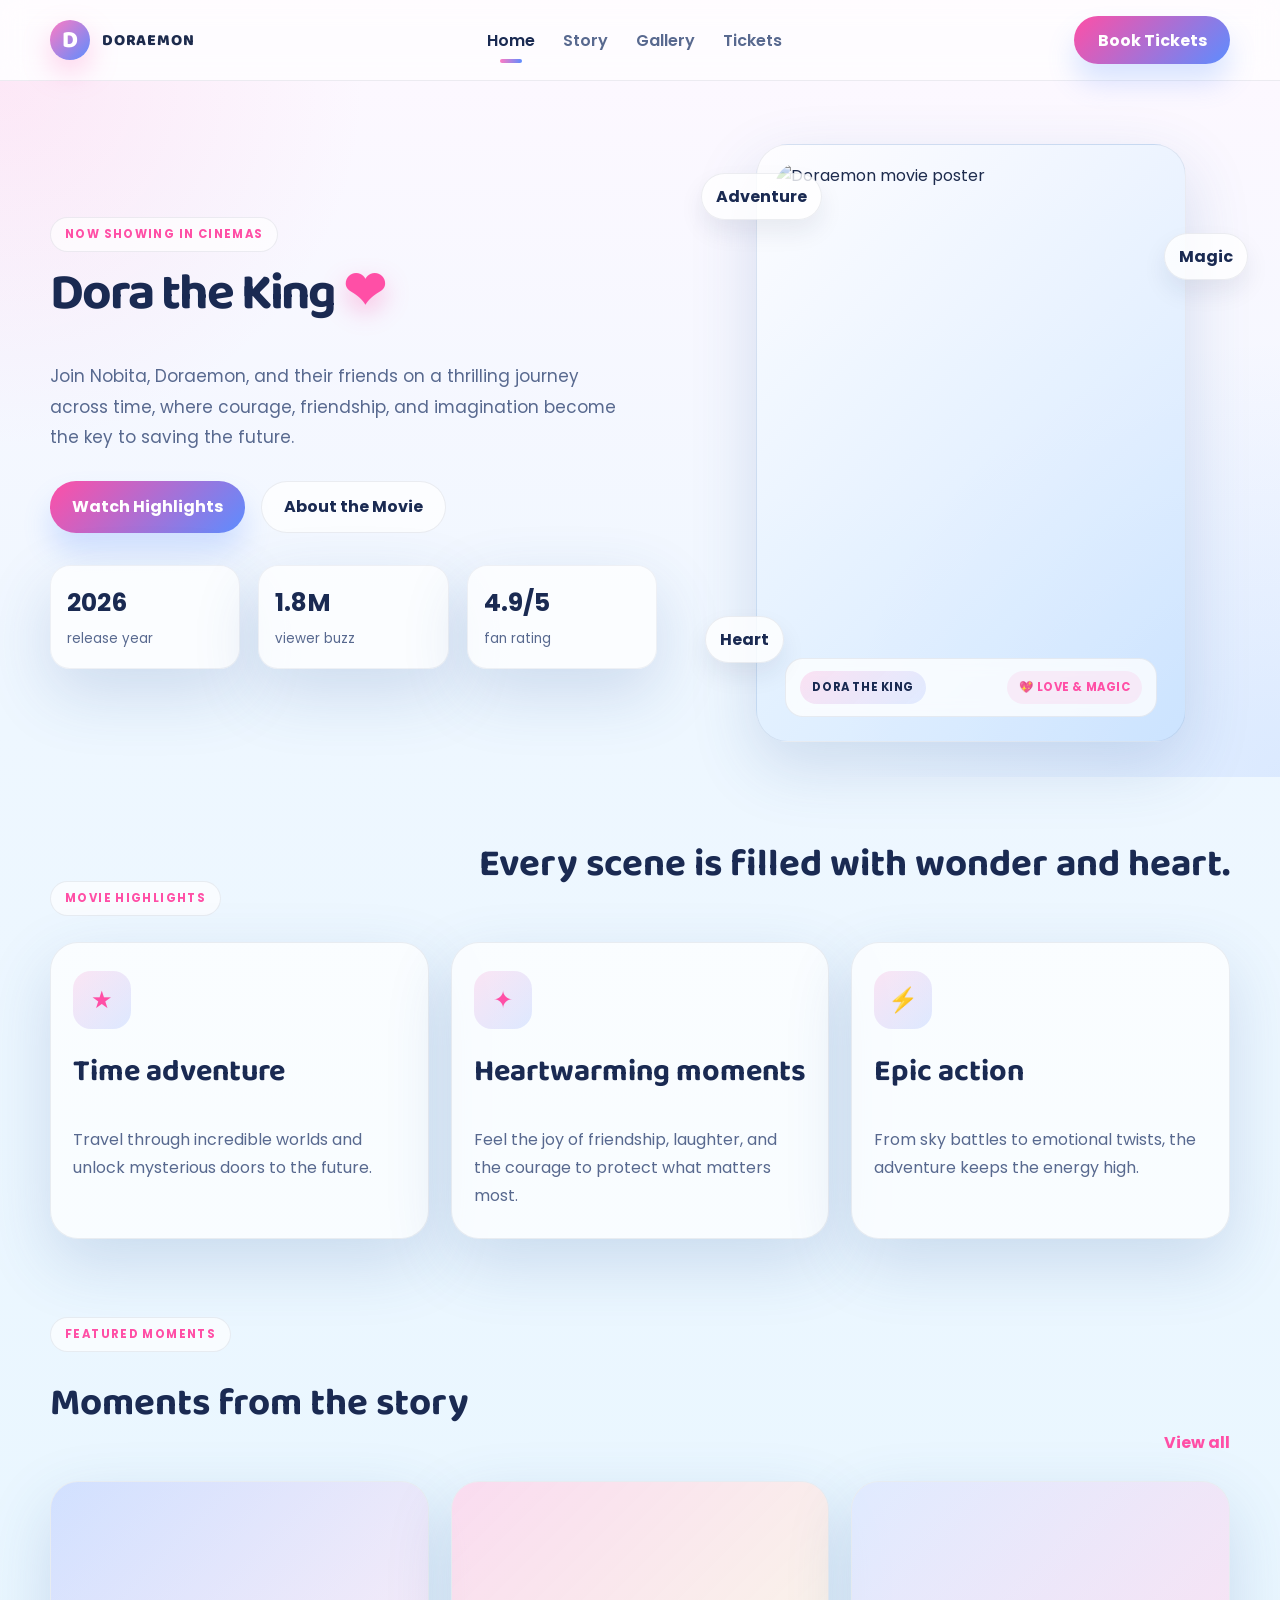
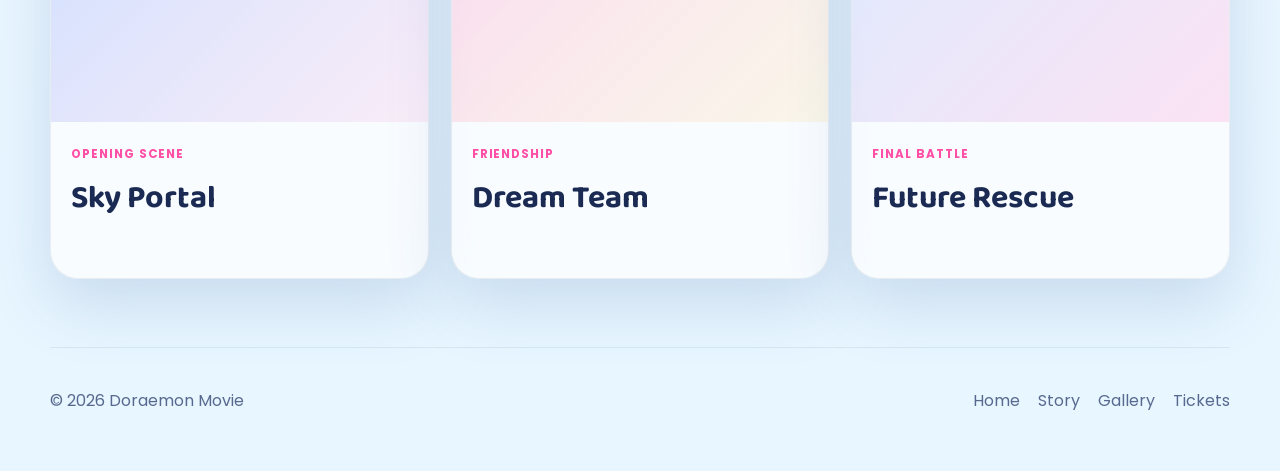
==== index.html @ ade15888 "1" ====
<!DOCTYPE html>
<html lang="en">
  <head>
    <meta charset="UTF-8" />
    <meta name="viewport" content="width=device-width, initial-scale=1.0" />
    <title>Dora the King | Doraemon Movie</title>
    <meta
      name="description"
      content="Doraemon movie landing page with a magical story, pink heart theme, and cinematic adventure design."
    />
    <link rel="preconnect" href="https://fonts.googleapis.com" />
    <link rel="preconnect" href="https://fonts.gstatic.com" crossorigin />
    <link
      href="https://fonts.googleapis.com/css2?family=Playfair+Display:wght@600;700;800&family=Inter:wght@400;500;600;700;800&display=swap"
      rel="stylesheet"
    />
    <link rel="stylesheet" href="styles.css" />
  </head>
  <body>
      <header class="site-header">
        <div class="container nav-wrap">
          <a class="logo" href="index.html">
            <span class="logo-badge">D</span>
            <span>Doraemon</span>
          </a>

          <nav class="main-nav" aria-label="Main navigation">
            <a class="active" href="index.html">Home</a>
            <a href="about.html">Story</a>
            <a href="gallery.html">Gallery</a>
            <a href="contact.html">Tickets</a>
          </nav>

          <a class="nav-btn" href="contact.html">Book Tickets</a>
        </div>
      </header>

      <main>
        <section class="hero movie-hero">
          <div class="container hero-inner">
            <div class="hero-copy">
              <span class="eyebrow">Now Showing in Cinemas</span>
              <h1>Dora the King <span class="heart">❤</span></h1>
              <p>
                Join Nobita, Doraemon, and their friends on a thrilling journey across time,
                where courage, friendship, and imagination become the key to saving the future.
              </p>
              <div class="hero-actions">
                <a href="gallery.html" class="primary-btn">Watch Highlights</a>
                <a href="about.html" class="secondary-btn">About the Movie</a>
              </div>
              <ul class="mini-stats">
                <li><strong>2026</strong><span>release year</span></li>
                <li><strong>1.8M</strong><span>viewer buzz</span></li>
                <li><strong>4.9/5</strong><span>fan rating</span></li>
              </ul>
            </div>

            <div class="hero-visual" aria-label="Doraemon movie poster showcase">
              <div class="poster-card">
                <img
                  class="hero-poster"
                  src="https://encrypted-tbn0.gstatic.com/images?q=tbn:ANd9GcR5vtRYE-rj8KSluyOy2Yb-0n_zlRJ7tJCORcZPNwG96tBLMcGX2virj5w&s=10"
                  alt="Doraemon movie poster"
                />
                <div class="poster-overlay">
                  <div class="character-badge">Dora the King</div>
                  <div class="time-badge">💖 Love & Magic</div>
                </div>
              </div>
              <div class="floating-tag tag-1">Adventure</div>
              <div class="floating-tag tag-2">Magic</div>
              <div class="floating-tag tag-3">Heart</div>
            </div>
          </div>
        </section>

        <section class="features">
          <div class="container">
            <div class="section-heading">
              <span class="eyebrow">Movie Highlights</span>
              <h2>Every scene is filled with wonder and heart.</h2>
            </div>

            <div class="feature-grid">
              <article class="feature-card">
                <div class="icon">★</div>
                <h3>Time adventure</h3>
                <p>Travel through incredible worlds and unlock mysterious doors to the future.</p>
              </article>
              <article class="feature-card">
                <div class="icon">✦</div>
                <h3>Heartwarming moments</h3>
                <p>Feel the joy of friendship, laughter, and the courage to protect what matters most.</p>
              </article>
              <article class="feature-card">
                <div class="icon">⚡</div>
                <h3>Epic action</h3>
                <p>From sky battles to emotional twists, the adventure keeps the energy high.</p>
              </article>
            </div>
          </div>
        </section>

        <section class="showcase">
          <div class="container">
            <div class="section-heading split">
              <div>
                <span class="eyebrow">Featured moments</span>
                <h2>Moments from the story</h2>
              </div>
              <a href="gallery.html" class="link-btn">View all</a>
            </div>

            <div class="showcase-grid">
              <article class="show-card">
                <div class="mini-art art-one"></div>
                <div class="show-card-content">
                  <span>Opening scene</span>
                  <h3>Sky Portal</h3>
                </div>
              </article>
              <article class="show-card">
                <div class="mini-art art-two"></div>
                <div class="show-card-content">
                  <span>Friendship</span>
                  <h3>Dream Team</h3>
                </div>
              </article>
              <article class="show-card">
                <div class="mini-art art-three"></div>
                <div class="show-card-content">
                  <span>Final battle</span>
                  <h3>Future Rescue</h3>
                </div>
              </article>
            </div>
          </div>
        </section>
      </main>

      <footer class="site-footer">
        <div class="container footer-inner">
          <p>© <span id="year"></span> Doraemon Movie</p>
          <div class="footer-links">
            <a href="index.html">Home</a>
            <a href="about.html">Story</a>
            <a href="gallery.html">Gallery</a>
            <a href="contact.html">Tickets</a>
          </div>
        </div>
      </footer>

      <script src="script.js"></script>
    </body>
  </html>
---- styles.css ----
@import url('https://fonts.googleapis.com/css2?family=Baloo+2:wght@400;600;700;800&family=Poppins:wght@400;500;600;700;800&display=swap');

:root {
  --bg: #eef7ff;
  --sky: #dff3ff;
  --panel: rgba(255, 255, 255, 0.7);
  --card: #ffffff;
  --text: #1d2b4d;
  --muted: #58698f;
  --blue: #5c8dff;
  --pink: #ff7ac3;
  --pink-deep: #ff4fa6;
  --yellow: #ffd76a;
  --navy: #1a2a52;
  --shadow: 0 24px 65px rgba(51, 93, 158, 0.18);
}

* {
  box-sizing: border-box;
}

html {
  scroll-behavior: smooth;
}

body {
  margin: 0;
  background: linear-gradient(180deg, #fef8ff 0%, var(--bg) 35%, #e7f6ff 100%);
  color: var(--text);
  font-family: "Poppins", sans-serif;
}

a {
  text-decoration: none;
  color: inherit;
}

img {
  display: block;
  max-width: 100%;
}

.container {
  width: min(1180px, calc(100% - 32px));
  margin: 0 auto;
}

.site-header {
  position: sticky;
  top: 0;
  z-index: 20;
  backdrop-filter: blur(12px);
  background: rgba(255, 255, 255, 0.58);
  border-bottom: 1px solid rgba(26, 42, 82, 0.08);
}

.nav-wrap {
  display: flex;
  align-items: center;
  justify-content: space-between;
  min-height: 80px;
  gap: 20px;
}

.logo {
  display: inline-flex;
  align-items: center;
  gap: 12px;
  font-weight: 800;
  letter-spacing: 0.05em;
  text-transform: uppercase;
}

.logo-badge {
  width: 40px;
  height: 40px;
  border-radius: 50%;
  display: grid;
  place-items: center;
  background: linear-gradient(135deg, var(--pink), var(--blue));
  color: #fff;
  box-shadow: 0 12px 28px rgba(255, 122, 195, 0.35);
  font-family: "Baloo 2", cursive;
  font-size: 1.5rem;
}

.main-nav {
  display: flex;
  align-items: center;
  gap: 28px;
  color: var(--muted);
  font-weight: 600;
}

.main-nav a {
  position: relative;
  transition: color 0.2s ease;
}

.main-nav a:hover,
.main-nav a.active {
  color: var(--navy);
}

.main-nav a.active::after {
  content: "";
  position: absolute;
  left: 0;
  right: 0;
  bottom: -10px;
  margin: auto;
  width: 22px;
  height: 4px;
  border-radius: 99px;
  background: linear-gradient(90deg, var(--pink), var(--blue));
}

.nav-btn,
.primary-btn,
.secondary-btn {
  display: inline-flex;
  align-items: center;
  justify-content: center;
  border-radius: 999px;
  font-weight: 700;
  transition: transform 0.2s ease, box-shadow 0.2s ease;
}

.nav-btn,
.primary-btn {
  background: linear-gradient(135deg, var(--pink-deep), var(--blue));
  color: #fff;
  box-shadow: 0 18px 28px rgba(92, 141, 255, 0.23);
}

.nav-btn {
  width: 156px;
  height: 48px;
}

.primary-btn,
.secondary-btn {
  height: 52px;
  padding: 0 22px;
}

.secondary-btn {
  background: rgba(255, 255, 255, 0.7);
  border: 1px solid rgba(26, 42, 82, 0.08);
  color: var(--navy);
}

.nav-btn:hover,
.primary-btn:hover,
.secondary-btn:hover {
  transform: translateY(-2px);
}

.hero {
  padding: 52px 0 24px;
}

.movie-hero {
  background: radial-gradient(circle at top left, rgba(255, 168, 214, 0.2), transparent 25%),
    radial-gradient(circle at bottom right, rgba(111, 155, 255, 0.15), transparent 30%);
}

.hero-inner {
  display: grid;
  grid-template-columns: 1.08fr 0.92fr;
  align-items: center;
  gap: 56px;
}

.eyebrow {
  display: inline-block;
  padding: 8px 14px;
  border-radius: 999px;
  background: rgba(255, 255, 255, 0.65);
  border: 1px solid rgba(26, 42, 82, 0.08);
  color: var(--pink-deep);
  font-size: 0.72rem;
  font-weight: 700;
  letter-spacing: 0.12em;
  text-transform: uppercase;
}

.hero-copy h1,
.section-heading h2,
.feature-card h3,
.show-card-content h3,
.logo {
  font-family: "Baloo 2", cursive;
}

.hero-copy h1 {
  margin-top: 18px;
  font-size: clamp(2.9rem, 4vw, 5rem);
  line-height: 0.94;
  letter-spacing: -0.04em;
  color: var(--navy);
}

.heart {
  display: inline-block;
  color: var(--pink-deep);
  text-shadow: 0 10px 25px rgba(255, 79, 166, 0.35);
}

.hero-copy p {
  margin: 22px 0 28px;
  max-width: 580px;
  color: var(--muted);
  font-size: 1.06rem;
  line-height: 1.8;
}

.hero-actions {
  display: flex;
  align-items: center;
  gap: 16px;
  flex-wrap: wrap;
}

.mini-stats {
  list-style: none;
  display: grid;
  grid-template-columns: repeat(3, minmax(100px, 1fr));
  gap: 18px;
  padding: 0;
  margin: 32px 0 0;
}

.mini-stats li {
  padding: 18px 16px;
  border-radius: 20px;
  background: rgba(255, 255, 255, 0.72);
  border: 1px solid rgba(26, 42, 82, 0.06);
  box-shadow: var(--shadow);
}

.mini-stats strong {
  display: block;
  font-size: 1.55rem;
  color: var(--navy);
  margin-bottom: 4px;
}

.mini-stats span {
  color: var(--muted);
  font-size: 0.84rem;
}

.hero-visual {
  position: relative;
  display: grid;
  place-items: center;
  min-height: 620px;
}

.poster-card {
  position: relative;
  width: min(100%, 430px);
  padding: 18px;
  border-radius: 32px;
  background: linear-gradient(135deg, rgba(255,255,255,0.7), rgba(195, 223, 255, 0.7));
  box-shadow: var(--shadow);
  border: 1px solid rgba(26, 42, 82, 0.08);
}

.hero-poster {
  width: 100%;
  height: 560px;
  object-fit: cover;
  border-radius: 24px;
}

.poster-overlay {
  position: absolute;
  left: 28px;
  right: 28px;
  bottom: 24px;
  display: flex;
  justify-content: space-between;
  align-items: center;
  gap: 12px;
  padding: 12px 14px;
  border-radius: 18px;
  background: rgba(255, 255, 255, 0.76);
  border: 1px solid rgba(26, 42, 82, 0.08);
  backdrop-filter: blur(8px);
}

.character-badge,
.time-badge {
  border-radius: 999px;
  font-size: 0.72rem;
  font-weight: 700;
  letter-spacing: 0.05em;
  text-transform: uppercase;
}

.character-badge {
  padding: 8px 12px;
  background: linear-gradient(135deg, rgba(255, 122, 195, 0.2), rgba(92, 141, 255, 0.15));
  color: var(--navy);
}

.time-badge {
  padding: 8px 12px;
  background: rgba(255, 122, 195, 0.12);
  color: var(--pink-deep);
}

.floating-tag {
  position: absolute;
  padding: 10px 14px;
  background: rgba(255, 255, 255, 0.8);
  border: 1px solid rgba(26, 42, 82, 0.08);
  border-radius: 999px;
  color: var(--navy);
  font-weight: 700;
  box-shadow: 0 12px 24px rgba(26, 42, 82, 0.08);
}

.tag-1 { top: 40px; left: -12px; }
.tag-2 { top: 100px; right: -18px; }
.tag-3 { bottom: 90px; left: -8px; }

.features,
.showcase {
  padding: 36px 0 42px;
}

.section-heading {
  display: flex;
  align-items: end;
  justify-content: space-between;
  gap: 20px;
  margin-bottom: 26px;
}

.section-heading h2 {
  font-size: clamp(2.1rem, 3vw, 3rem);
  line-height: 1.02;
  color: var(--navy);
}

.feature-grid,
.showcase-grid {
  display: grid;
  gap: 22px;
}

.feature-grid {
  grid-template-columns: repeat(3, minmax(0, 1fr));
}

.feature-card,
.show-card {
  background: rgba(255, 255, 255, 0.7);
  border: 1px solid rgba(26, 42, 82, 0.08);
  border-radius: 28px;
  box-shadow: var(--shadow);
}

.feature-card {
  padding: 28px 22px;
}

.icon {
  width: 58px;
  height: 58px;
  display: grid;
  place-items: center;
  border-radius: 18px;
  background: linear-gradient(135deg, rgba(255, 122, 195, 0.18), rgba(92, 141, 255, 0.18));
  color: var(--pink-deep);
  font-size: 1.5rem;
}

.feature-card h3 {
  margin-top: 18px;
  font-size: 1.9rem;
  color: var(--navy);
}

.feature-card p {
  margin: 12px 0 0;
  color: var(--muted);
  line-height: 1.75;
}

.showcase-grid {
  grid-template-columns: repeat(3, minmax(0, 1fr));
}

.show-card {
  overflow: hidden;
}

.mini-art {
  height: 240px;
  background-size: cover;
  background-position: center;
}

.art-one {
  background: linear-gradient(135deg, rgba(92,141,255,0.25), rgba(255,122,195,0.12)),
    url('https://images.unsplash.com/photo-1500530855697-b586d89ba3ee?auto=format&fit=crop&w=900&q=80') center/cover;
}

.art-two {
  background: linear-gradient(135deg, rgba(255,122,195,0.25), rgba(255,215,106,0.15)),
    url('https://images.unsplash.com/photo-1517849845537-4d257902454a?auto=format&fit=crop&w=900&q=80') center/cover;
}

.art-three {
  background: linear-gradient(135deg, rgba(111,155,255,0.18), rgba(255,122,195,0.20)),
    url('https://images.unsplash.com/photo-1517841905240-472988babdf9?auto=format&fit=crop&w=900&q=80') center/cover;
}

.show-card-content {
  padding: 18px 20px 22px;
}

.show-card-content span {
  color: var(--pink-deep);
  font-weight: 700;
  font-size: 0.74rem;
  letter-spacing: 0.08em;
  text-transform: uppercase;
}

.show-card-content h3 {
  margin-top: 8px;
  font-size: 2rem;
  color: var(--navy);
}

.link-btn {
  color: var(--pink-deep);
  font-weight: 700;
}

.site-footer {
  padding: 26px 0 42px;
}

.footer-inner {
  display: flex;
  align-items: center;
  justify-content: space-between;
  gap: 18px;
  border-top: 1px solid rgba(26, 42, 82, 0.08);
  padding-top: 24px;
  color: var(--muted);
}

.footer-links {
  display: flex;
  align-items: center;
  gap: 18px;
}

@media (max-width: 980px) {
  .hero-inner {
    grid-template-columns: 1fr;
  }

  .feature-grid,
  .showcase-grid {
    grid-template-columns: repeat(2, minmax(0, 1fr));
  }
}

@media (max-width: 740px) {
  .main-nav {
    display: none;
  }

  .feature-grid,
  .showcase-grid,
  .mini-stats {
    grid-template-columns: 1fr;
  }

  .hero {
    padding-top: 42px;
  }

  .section-heading,
  .footer-inner {
    flex-direction: column;
    align-items: flex-start;
  }

  .nav-btn {
    width: 132px;
  }

  .hero-copy h1 {
    font-size: 3rem;
  }
}
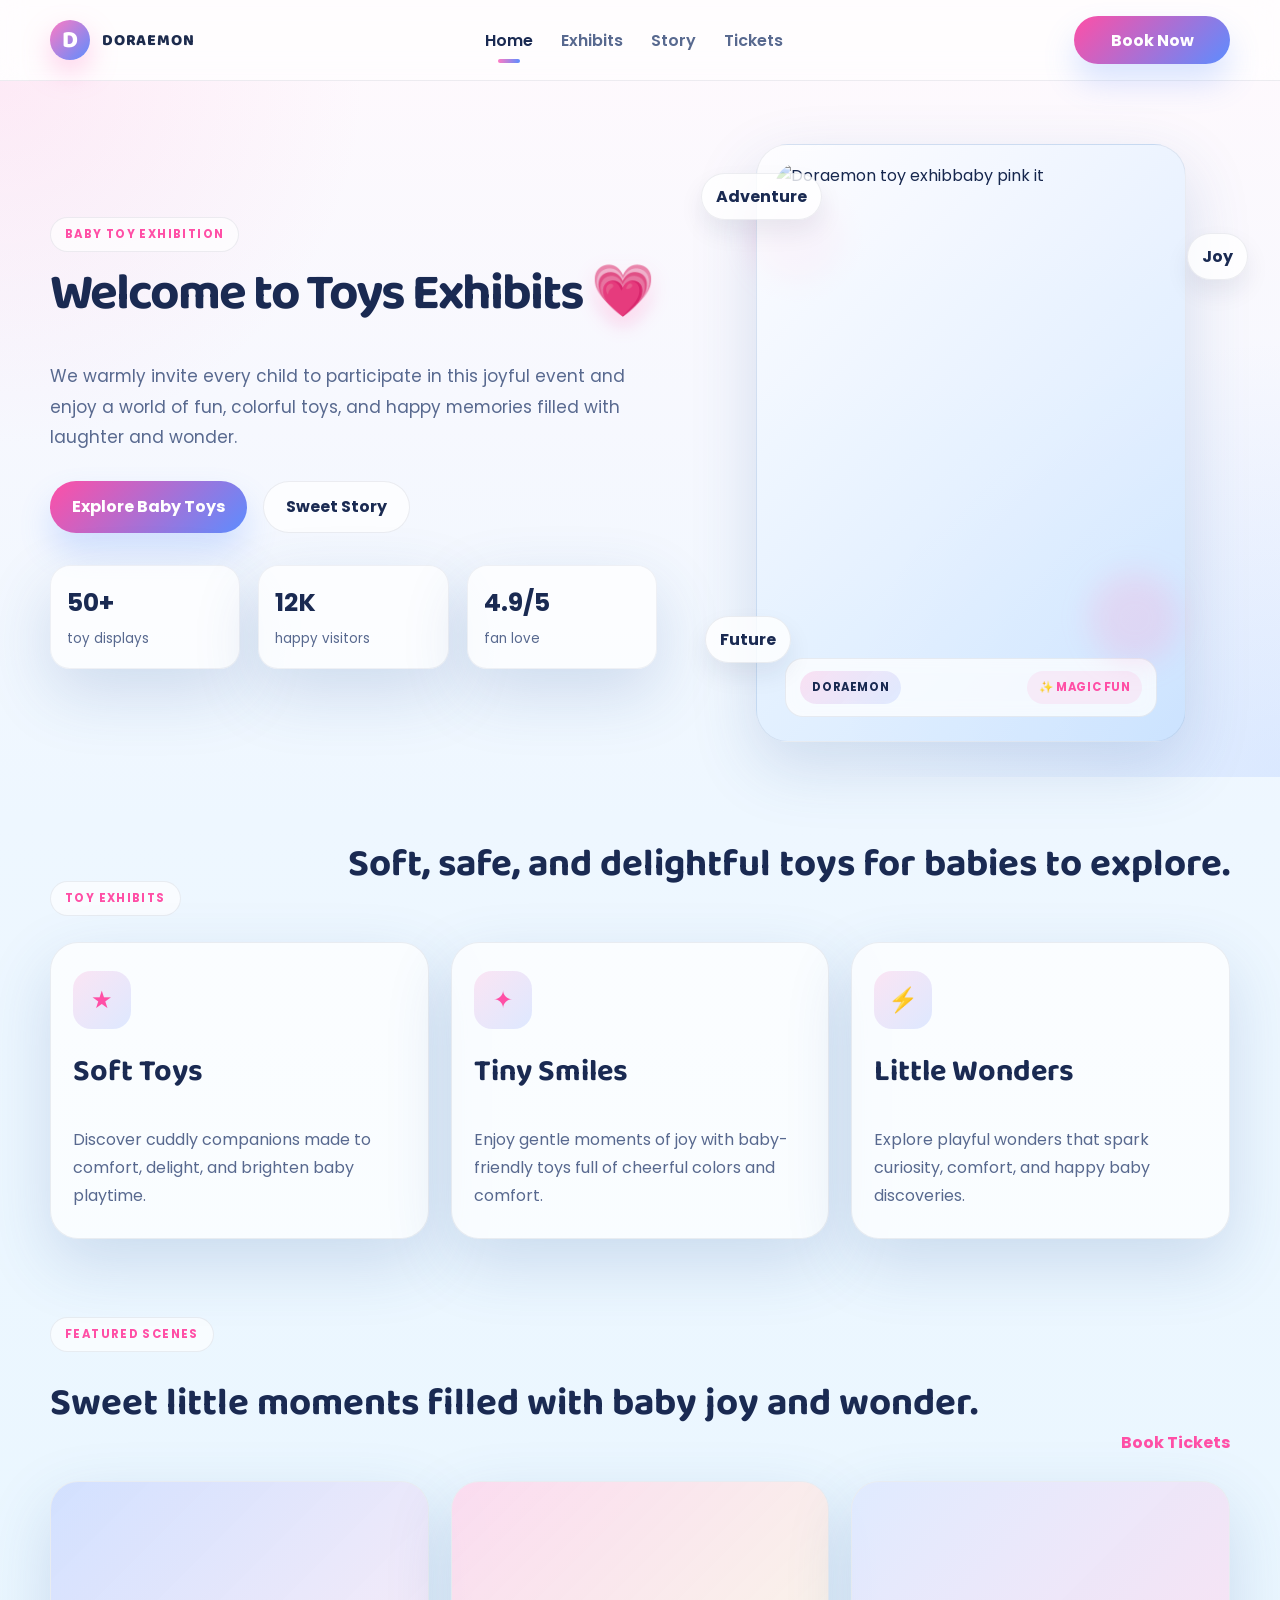
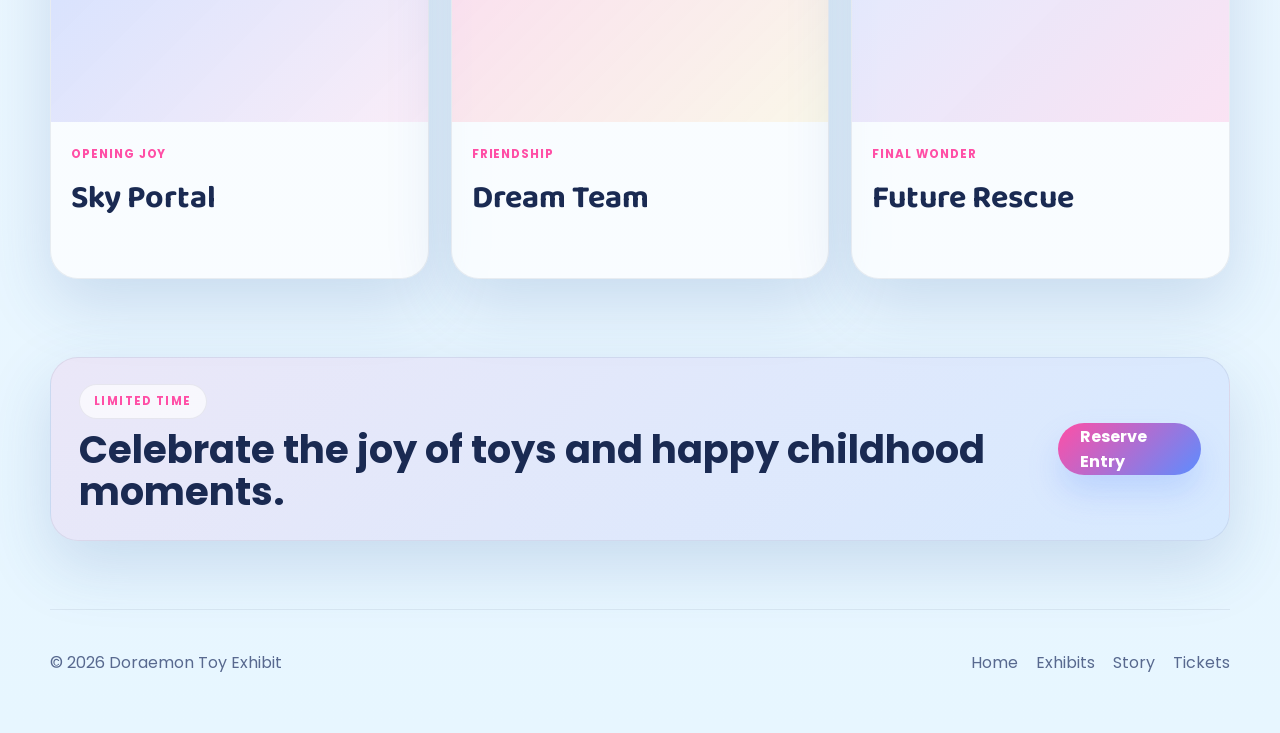
==== commit a62d7f58: "3" ====
--- a/index.html
+++ b/index.html
@@ -3,154 +3,165 @@
   <head>
     <meta charset="UTF-8" />
     <meta name="viewport" content="width=device-width, initial-scale=1.0" />
-    <title>Dora the King | Doraemon Movie</title>
+    <title>Doraemon Toy Exhibit</title>
     <meta
       name="description"
-      content="Doraemon movie landing page with a magical story, pink heart theme, and cinematic adventure design."
+      content="A wonderful animated Doraemon toy exhibit webpage with colorful magical vibes and charming motion."
     />
     <link rel="preconnect" href="https://fonts.googleapis.com" />
     <link rel="preconnect" href="https://fonts.gstatic.com" crossorigin />
     <link
-      href="https://fonts.googleapis.com/css2?family=Playfair+Display:wght@600;700;800&family=Inter:wght@400;500;600;700;800&display=swap"
+      href="https://fonts.googleapis.com/css2?family=Baloo+2:wght@400;600;700;800&family=Poppins:wght@400;500;600;700;800&display=swap"
       rel="stylesheet"
     />
     <link rel="stylesheet" href="styles.css" />
   </head>
   <body>
-      <header class="site-header">
-        <div class="container nav-wrap">
-          <a class="logo" href="index.html">
-            <span class="logo-badge">D</span>
-            <span>Doraemon</span>
-          </a>
+    <header class="site-header">
+      <div class="container nav-wrap">
+        <a class="logo" href="index.html">
+          <span class="logo-badge">D</span>
+          <span>Doraemon</span>
+        </a>
 
-          <nav class="main-nav" aria-label="Main navigation">
-            <a class="active" href="index.html">Home</a>
-            <a href="about.html">Story</a>
-            <a href="gallery.html">Gallery</a>
-            <a href="contact.html">Tickets</a>
-          </nav>
+        <nav class="main-nav" aria-label="Main navigation">
+          <a class="active" href="index.html">Home</a>
+          <a href="#exhibits">Exhibits</a>
+          <a href="#story">Story</a>
+          <a href="#tickets">Tickets</a>
+        </nav>
 
-          <a class="nav-btn" href="contact.html">Book Tickets</a>
-        </div>
-      </header>
+        <a class="nav-btn" href="#tickets">Book Now</a>
+      </div>
+    </header>
 
-      <main>
-        <section class="hero movie-hero">
-          <div class="container hero-inner">
-            <div class="hero-copy">
-              <span class="eyebrow">Now Showing in Cinemas</span>
-              <h1>Dora the King <span class="heart">❤</span></h1>
-              <p>
-                Join Nobita, Doraemon, and their friends on a thrilling journey across time,
-                where courage, friendship, and imagination become the key to saving the future.
-              </p>
-              <div class="hero-actions">
-                <a href="gallery.html" class="primary-btn">Watch Highlights</a>
-                <a href="about.html" class="secondary-btn">About the Movie</a>
+    <main>
+      <section class="hero movie-hero">
+        <div class="container hero-inner">
+          <div class="hero-copy">
+            <span class="eyebrow">Baby Toy Exhibition</span>
+            <h1>Welcome to Toys Exhibits <span class="heart">💗</span></h1>
+            <p>
+              We warmly invite every child to participate in this joyful event and enjoy a world of
+              fun, colorful toys, and happy memories filled with laughter and wonder.
+            </p>
+            <div class="hero-actions">
+              <a href="#exhibits" class="primary-btn">Explore Baby Toys</a>
+              <a href="#story" class="secondary-btn">Sweet Story</a>
+            </div>
+            <ul class="mini-stats">
+              <li><strong>50+</strong><span>toy displays</span></li>
+              <li><strong>12K</strong><span>happy visitors</span></li>
+              <li><strong>4.9/5</strong><span>fan love</span></li>
+            </ul>
+          </div>
+
+          <div class="hero-visual" aria-label="Doraemon toy exhibit showcase">
+            <div class="poster-card reveal-card">
+              <img
+                class="hero-poster"
+                src="https://encrypted-tbn0.gstatic.com/images?q=tbn:ANd9GcRZXJ69138EGYgDSLYxXb3sZefKXK7BE-JYu970nJai1i4tP0ggn8IUbEI&s=10"
+                alt="Doraemon toy exhibbaby pink
+                it"
+              />
+              <div class="poster-overlay">
+                <div class="character-badge">Doraemon</div>
+                <div class="time-badge">✨ Magic Fun</div>
               </div>
-              <ul class="mini-stats">
-                <li><strong>2026</strong><span>release year</span></li>
-                <li><strong>1.8M</strong><span>viewer buzz</span></li>
-                <li><strong>4.9/5</strong><span>fan rating</span></li>
-              </ul>
             </div>
-
-            <div class="hero-visual" aria-label="Doraemon movie poster showcase">
-              <div class="poster-card">
-                <img
-                  class="hero-poster"
-                  src="https://encrypted-tbn0.gstatic.com/images?q=tbn:ANd9GcR5vtRYE-rj8KSluyOy2Yb-0n_zlRJ7tJCORcZPNwG96tBLMcGX2virj5w&s=10"
-                  alt="Doraemon movie poster"
-                />
-                <div class="poster-overlay">
-                  <div class="character-badge">Dora the King</div>
-                  <div class="time-badge">💖 Love & Magic</div>
-                </div>
-              </div>
-              <div class="floating-tag tag-1">Adventure</div>
-              <div class="floating-tag tag-2">Magic</div>
-              <div class="floating-tag tag-3">Heart</div>
-            </div>
-          </div>
-        </section>
-
-        <section class="features">
-          <div class="container">
-            <div class="section-heading">
-              <span class="eyebrow">Movie Highlights</span>
-              <h2>Every scene is filled with wonder and heart.</h2>
-            </div>
-
-            <div class="feature-grid">
-              <article class="feature-card">
-                <div class="icon">★</div>
-                <h3>Time adventure</h3>
-                <p>Travel through incredible worlds and unlock mysterious doors to the future.</p>
-              </article>
-              <article class="feature-card">
-                <div class="icon">✦</div>
-                <h3>Heartwarming moments</h3>
-                <p>Feel the joy of friendship, laughter, and the courage to protect what matters most.</p>
-              </article>
-              <article class="feature-card">
-                <div class="icon">⚡</div>
-                <h3>Epic action</h3>
-                <p>From sky battles to emotional twists, the adventure keeps the energy high.</p>
-              </article>
-            </div>
-          </div>
-        </section>
-
-        <section class="showcase">
-          <div class="container">
-            <div class="section-heading split">
-              <div>
-                <span class="eyebrow">Featured moments</span>
-                <h2>Moments from the story</h2>
-              </div>
-              <a href="gallery.html" class="link-btn">View all</a>
-            </div>
-
-            <div class="showcase-grid">
-              <article class="show-card">
-                <div class="mini-art art-one"></div>
-                <div class="show-card-content">
-                  <span>Opening scene</span>
-                  <h3>Sky Portal</h3>
-                </div>
-              </article>
-              <article class="show-card">
-                <div class="mini-art art-two"></div>
-                <div class="show-card-content">
-                  <span>Friendship</span>
-                  <h3>Dream Team</h3>
-                </div>
-              </article>
-              <article class="show-card">
-                <div class="mini-art art-three"></div>
-                <div class="show-card-content">
-                  <span>Final battle</span>
-                  <h3>Future Rescue</h3>
-                </div>
-              </article>
-            </div>
-          </div>
-        </section>
-      </main>
-
-      <footer class="site-footer">
-        <div class="container footer-inner">
-          <p>© <span id="year"></span> Doraemon Movie</p>
-          <div class="footer-links">
-            <a href="index.html">Home</a>
-            <a href="about.html">Story</a>
-            <a href="gallery.html">Gallery</a>
-            <a href="contact.html">Tickets</a>
+            <div class="floating-tag tag-1">Adventure</div>
+            <div class="floating-tag tag-2">Joy</div>
+            <div class="floating-tag tag-3">Future</div>
           </div>
         </div>
-      </footer>
+      </section>
 
-      <script src="script.js"></script>
-    </body>
-  </html>
+      <section class="features" id="exhibits">
+        <div class="container">
+          <div class="section-heading">
+            <span class="eyebrow">Toy Exhibits</span>
+            <h2>Soft, safe, and delightful toys for babies to explore.</h2>
+          </div>
+
+          <div class="feature-grid">
+            <article class="feature-card reveal-card">
+              <div class="icon">★</div>
+              <h3>Soft Toys</h3>
+              <p>Discover cuddly companions made to comfort, delight, and brighten baby playtime.</p>
+            </article>
+            <article class="feature-card reveal-card">
+              <div class="icon">✦</div>
+              <h3>Tiny Smiles</h3>
+              <p>Enjoy gentle moments of joy with baby-friendly toys full of cheerful colors and comfort.</p>
+            </article>
+            <article class="feature-card reveal-card">
+              <div class="icon">⚡</div>
+              <h3>Little Wonders</h3>
+              <p>Explore playful wonders that spark curiosity, comfort, and happy baby discoveries.</p>
+            </article>
+          </div>
+        </div>
+      </section>
+
+      <section class="showcase" id="story">
+        <div class="container">
+          <div class="section-heading split">
+            <div>
+              <span class="eyebrow">Featured Scenes</span>
+              <h2>Sweet little moments filled with baby joy and wonder.</h2>
+            </div>
+            <a href="#tickets" class="link-btn">Book Tickets</a>
+          </div>
+
+          <div class="showcase-grid">
+            <article class="show-card reveal-card">
+              <div class="mini-art art-one"></div>
+              <div class="show-card-content">
+                <span>Opening joy</span>
+                <h3>Sky Portal</h3>
+              </div>
+            </article>
+            <article class="show-card reveal-card">
+              <div class="mini-art art-two"></div>
+              <div class="show-card-content">
+                <span>Friendship</span>
+                <h3>Dream Team</h3>
+              </div>
+            </article>
+            <article class="show-card reveal-card">
+              <div class="mini-art art-three"></div>
+              <div class="show-card-content">
+                <span>Final wonder</span>
+                <h3>Future Rescue</h3>
+              </div>
+            </article>
+          </div>
+        </div>
+      </section>
+
+      <section class="ticket-banner" id="tickets">
+        <div class="container ticket-wrap reveal-card">
+          <div>
+            <span class="eyebrow">Limited Time</span>
+            <h2>Celebrate the joy of toys and happy childhood moments.</h2>
+          </div>
+          <a href="contact.html" class="primary-btn">Reserve Entry</a>
+        </div>
+      </section>
+    </main>
+
+    <footer class="site-footer">
+      <div class="container footer-inner">
+        <p>© <span id="year"></span> Doraemon Toy Exhibit</p>
+        <div class="footer-links">
+          <a href="index.html">Home</a>
+          <a href="#exhibits">Exhibits</a>
+          <a href="#story">Story</a>
+          <a href="#tickets">Tickets</a>
+        </div>
+      </div>
+    </footer>
+
+    <script src="script.js"></script>
+  </body>
+</html>
--- a/styles.css
+++ b/styles.css
@@ -2,9 +2,8 @@
 
 :root {
   --bg: #eef7ff;
-  --sky: #dff3ff;
-  --panel: rgba(255, 255, 255, 0.7);
-  --card: #ffffff;
+  --soft: #fff7fb;
+  --card: rgba(255, 255, 255, 0.78);
   --text: #1d2b4d;
   --muted: #58698f;
   --blue: #5c8dff;
@@ -25,7 +24,7 @@
 
 body {
   margin: 0;
-  background: linear-gradient(180deg, #fef8ff 0%, var(--bg) 35%, #e7f6ff 100%);
+  background: linear-gradient(180deg, #fff9fd 0%, var(--bg) 35%, #e7f6ff 100%);
   color: var(--text);
   font-family: "Poppins", sans-serif;
 }
@@ -130,7 +129,7 @@
 .primary-btn {
   background: linear-gradient(135deg, var(--pink-deep), var(--blue));
   color: #fff;
-  box-shadow: 0 18px 28px rgba(92, 141, 255, 0.23);
+  box-shadow: 0 18px 32px rgba(92, 141, 255, 0.23);
 }
 
 .nav-btn {
@@ -145,7 +144,7 @@
 }
 
 .secondary-btn {
-  background: rgba(255, 255, 255, 0.7);
+  background: rgba(255, 255, 255, 0.72);
   border: 1px solid rgba(26, 42, 82, 0.08);
   color: var(--navy);
 }
@@ -161,8 +160,9 @@
 }
 
 .movie-hero {
-  background: radial-gradient(circle at top left, rgba(255, 168, 214, 0.2), transparent 25%),
-    radial-gradient(circle at bottom right, rgba(111, 155, 255, 0.15), transparent 30%);
+  background:
+    radial-gradient(circle at top left, rgba(255, 168, 214, 0.18), transparent 25%),
+    radial-gradient(circle at bottom right, rgba(111, 155, 255, 0.16), transparent 30%);
 }
 
 .hero-inner {
@@ -203,8 +203,16 @@
 
 .heart {
   display: inline-block;
-  color: var(--pink-deep);
-  text-shadow: 0 10px 25px rgba(255, 79, 166, 0.35);
+  color: #ff9acb;
+  text-shadow: 0 0 18px rgba(255,255,255,0.8), 0 8px 20px rgba(255, 122, 195, 0.45);
+  animation: heartBeat 1.8s ease-in-out infinite;
+}
+
+@keyframes heartBeat {
+  0%, 100% { transform: scale(1); }
+  20% { transform: scale(1.12); }
+  40% { transform: scale(0.96); }
+  60% { transform: scale(1.08); }
 }
 
 .hero-copy p {
@@ -266,6 +274,30 @@
   background: linear-gradient(135deg, rgba(255,255,255,0.7), rgba(195, 223, 255, 0.7));
   box-shadow: var(--shadow);
   border: 1px solid rgba(26, 42, 82, 0.08);
+  animation: floatImage 4.5s ease-in-out infinite;
+  overflow: hidden;
+}
+
+.poster-card::before {
+  content: "";
+  position: absolute;
+  inset: -30% auto auto -10%;
+  width: 180px;
+  height: 180px;
+  border-radius: 50%;
+  background: rgba(255, 255, 255, 0.2);
+  filter: blur(8px);
+  animation: glowMove 5s ease-in-out infinite;
+}
+
+@keyframes glowMove {
+  0%, 100% { transform: translateX(0) translateY(0); }
+  50% { transform: translateX(120px) translateY(30px); }
+}
+
+@keyframes floatImage {
+  0%, 100% { transform: translateY(0px); }
+  50% { transform: translateY(-10px); }
 }
 
 .hero-poster {
@@ -273,6 +305,45 @@
   height: 560px;
   object-fit: cover;
   border-radius: 24px;
+  animation: babySmile 3s ease-in-out infinite alternate;
+  transform-origin: center;
+  filter: contrast(1.05) saturate(1.1);
+}
+
+@keyframes babySmile {
+  0% { transform: scale(1) rotate(-1deg); }
+  25% { transform: scale(1.02) rotate(0deg); }
+  50% { transform: scale(1.04) rotate(1deg); }
+  75% { transform: scale(1.02) rotate(0deg); }
+  100% { transform: scale(1.05) rotate(-1deg); }
+}
+
+.hero-visual::before,
+.hero-visual::after {
+  content: "";
+  position: absolute;
+  width: 90px;
+  height: 90px;
+  border-radius: 50%;
+  background: rgba(255, 154, 203, 0.22);
+  filter: blur(14px);
+  animation: floatGlow 4s ease-in-out infinite;
+}
+
+.hero-visual::before {
+  left: 40px;
+  top: 60px;
+}
+
+.hero-visual::after {
+  right: 50px;
+  bottom: 90px;
+  animation-delay: 1.5s;
+}
+
+@keyframes floatGlow {
+  0%, 100% { transform: translateY(0px) scale(1); opacity: 0.7; }
+  50% { transform: translateY(-18px) scale(1.15); opacity: 1; }
 }
 
 .poster-overlay {
@@ -321,14 +392,21 @@
   color: var(--navy);
   font-weight: 700;
   box-shadow: 0 12px 24px rgba(26, 42, 82, 0.08);
-}
-
-.tag-1 { top: 40px; left: -12px; }
-.tag-2 { top: 100px; right: -18px; }
-.tag-3 { bottom: 90px; left: -8px; }
+  animation: floatTag 3s ease-in-out infinite;
+}
+
+.tag-1 { top: 40px; left: -12px; animation-delay: 0.2s; }
+.tag-2 { top: 100px; right: -18px; animation-delay: 0.7s; }
+.tag-3 { bottom: 90px; left: -8px; animation-delay: 1.1s; }
+
+@keyframes floatTag {
+  0%, 100% { transform: translateY(0px); }
+  50% { transform: translateY(-8px); }
+}
 
 .features,
-.showcase {
+.showcase,
+.ticket-banner {
   padding: 36px 0 42px;
 }
 
@@ -357,7 +435,8 @@
 }
 
 .feature-card,
-.show-card {
+.show-card,
+.ticket-wrap {
   background: rgba(255, 255, 255, 0.7);
   border: 1px solid rgba(26, 42, 82, 0.08);
   border-radius: 28px;
@@ -443,6 +522,35 @@
   font-weight: 700;
 }
 
+.ticket-wrap {
+  padding: 26px 28px;
+  display: flex;
+  align-items: center;
+  justify-content: space-between;
+  gap: 20px;
+  background: linear-gradient(135deg, rgba(255, 122, 195, 0.12), rgba(92, 141, 255, 0.12));
+}
+
+.ticket-wrap h2 {
+  margin: 10px 0 0;
+  font-size: clamp(2rem, 3vw, 3rem);
+  line-height: 1.1;
+  color: var(--navy);
+}
+
+.reveal-card {
+  opacity: 0;
+  transform: translateY(30px);
+  animation: revealCard 0.9s ease forwards;
+}
+
+@keyframes revealCard {
+  to {
+    opacity: 1;
+    transform: translateY(0);
+  }
+}
+
 .site-footer {
   padding: 26px 0 42px;
 }
@@ -490,7 +598,8 @@
   }
 
   .section-heading,
-  .footer-inner {
+  .footer-inner,
+  .ticket-wrap {
     flex-direction: column;
     align-items: flex-start;
   }
@@ -502,4 +611,12 @@
   .hero-copy h1 {
     font-size: 3rem;
   }
-}
+
+  .poster-card {
+    width: min(100%, 340px);
+  }
+
+  .hero-poster {
+    height: 420px;
+  }
+}
